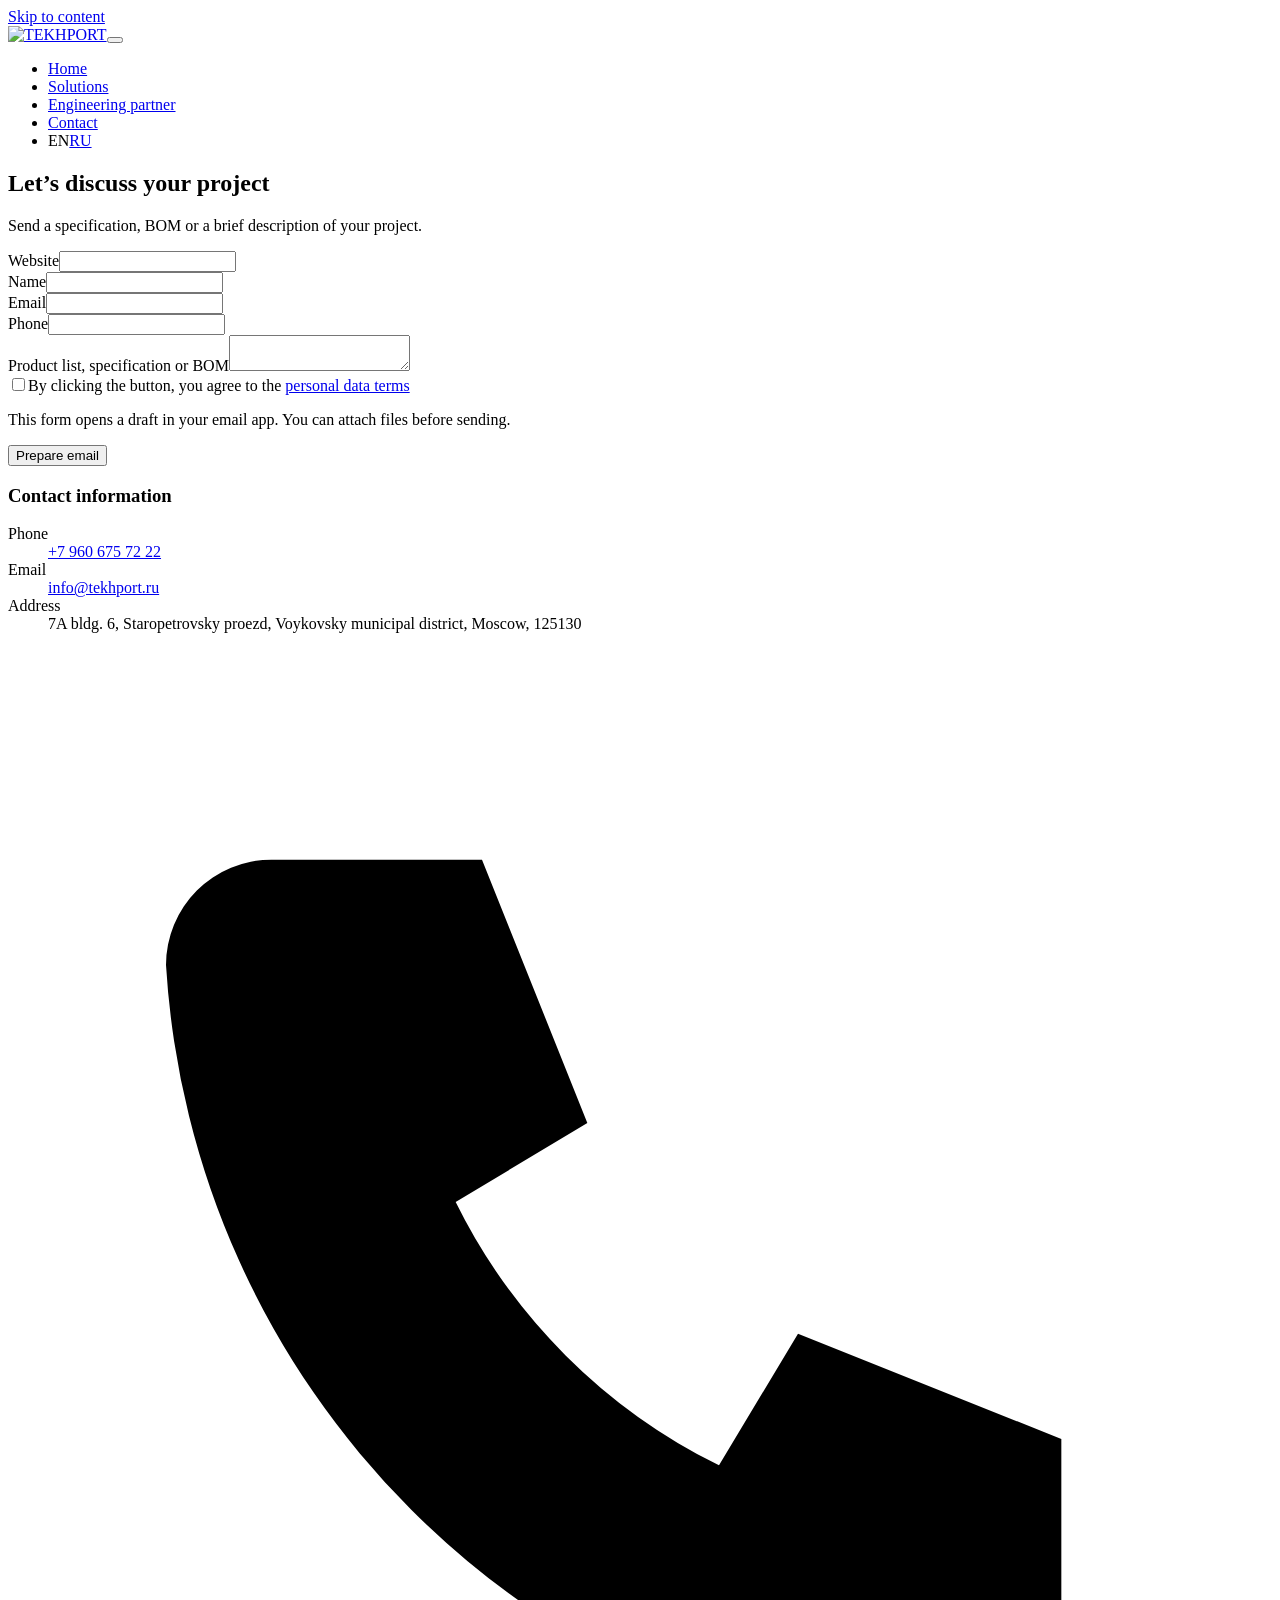
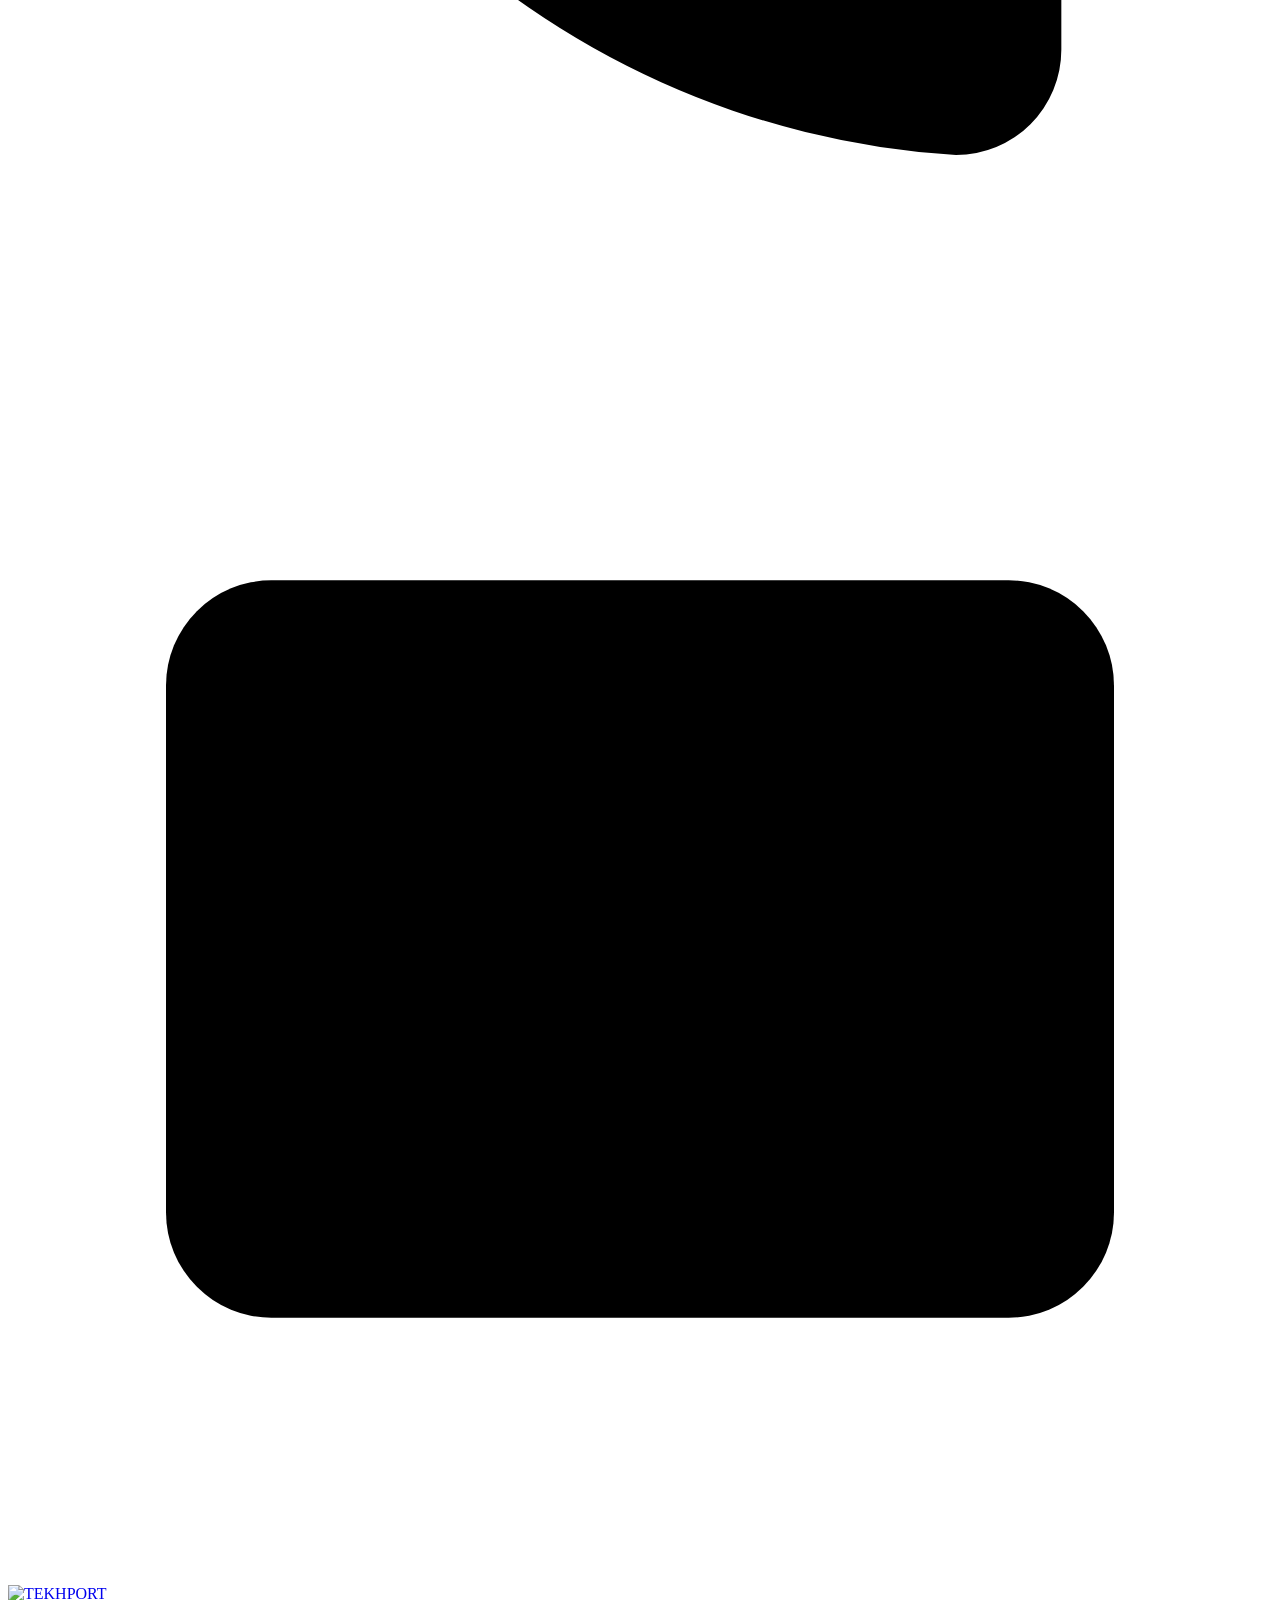
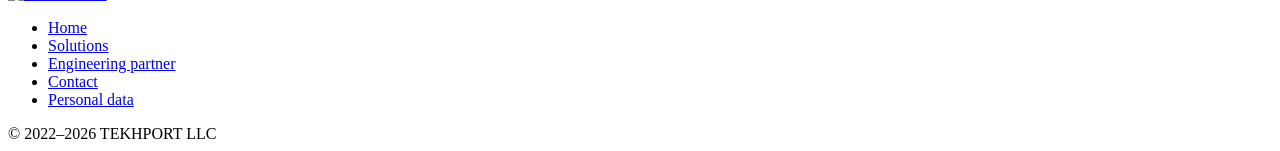
==== contacts-en.html @ 311fdd61 "Add files via upload" ====
<!doctype html><html lang="en"><head><meta charset="utf-8"><meta name="viewport" content="width=device-width, initial-scale=1"><title>TEKHPORT – Contact</title><meta name="description" content="Contact TEKHPORT by phone, email or inquiry form."><meta name="theme-color" content="#071626"><link rel="icon" href="assets/images/image-bffc818ccebc.png"><link rel="stylesheet" href="assets/style.css"><script src="assets/settings.js"></script><script src="assets/site.js" defer></script></head><body data-page="contacts"><svg width="0" height="0" style="position:absolute" aria-hidden="true">
  <symbol id="i-chip" viewbox="0 0 24 24"><rect x="6" y="6" width="12" height="12" rx="1"></rect><rect x="9.5" y="9.5" width="5" height="5"></rect><path d="M9 3v3M15 3v3M9 18v3M15 18v3M3 9h3M3 15h3M18 9h3M18 15h3"></path></symbol>
  <symbol id="i-wafer" viewbox="0 0 24 24"><circle cx="12" cy="12" r="9"></circle><path d="M3.5 9h17M3.5 15h17M9 3.5v17M15 3.5v17"></path></symbol>
  <symbol id="i-equip" viewbox="0 0 24 24"><path d="M3 20V10l5-3v3l5-3v3l5-3v-3h3v16z"></path><path d="M7 20v-4h3v4M14 20v-4h3v4"></path></symbol>
  <symbol id="i-pack" viewbox="0 0 24 24"><path d="M12 3l8 4.5v9L12 21l-8-4.5v-9z"></path><path d="M12 12l8-4.5M12 12v9M12 12L4 7.5"></path></symbol>
  <symbol id="i-doc" viewbox="0 0 24 24"><path d="M7 3h8l4 4v14H7z"></path><path d="M15 3v4h4M10 12h6M10 16h6"></path></symbol>
  <symbol id="i-truck" viewbox="0 0 24 24"><path d="M3 7h11v9H3zM14 10h4l3 3v3h-7"></path><circle cx="7" cy="18" r="1.8"></circle><circle cx="17" cy="18" r="1.8"></circle></symbol>
</svg>

<a class="skip" href="#content">Skip to content</a><header><div class="wrap bar"><a class="logo" href="en.html" aria-label="TEKHPORT – home"><img src="assets/images/image-ec1037bbfa19.png" width="129" height="48" alt="TEKHPORT"></a><button class="burger" aria-label="Open menu" aria-expanded="false" aria-controls="nav"><span></span><span></span><span></span></button><nav id="nav" aria-label="Main navigation"><ul><li><a href="en.html">Home</a></li><li><a href="directions-en.html">Solutions</a></li><li><a href="engineering-en.html">Engineering partner</a></li><li><a href="contacts-en.html" aria-current="page">Contact</a></li><li class="lang"><span aria-current="true">EN</span><a href="contacts.html" hreflang="ru" lang="ru">RU</a></li></ul></nav></div></header><main id="content" tabindex="-1"><section class="sec contacts contact-page" id="contacts">
  <div class="wrap c-grid">
    <div>
      <h1>Let’s discuss your project</h1><p class="lead">Send a specification, BOM or a brief description of your project.</p><form id="form" novalidate>
        <p class="topic" id="topic" aria-live="polite"></p>
        <div class="hp" aria-hidden="true"><label>Website<input type="text" name="website" tabindex="-1" autocomplete="off"></label></div>
        <div class="two-f">
          <div><label for="f-name">Name</label><input id="f-name" type="text" name="name" autocomplete="name" required></div>
          <div><label for="f-mail">Email</label><input id="f-mail" type="email" name="email" autocomplete="email" required></div>
        </div>
        <div><label for="f-phone">Phone</label><input id="f-phone" type="tel" name="phone" autocomplete="tel"></div>
        <div><label for="f-text">Product list, specification or BOM</label><textarea id="f-text" name="message" required></textarea></div>
        <label class="consent"><input type="checkbox" id="f-ok" required><span>By clicking the button, you agree to the <a href="#privacy" data-open-privacy>personal data terms</a></span></label>
        <p class="form-note" id="form-note">This form opens a draft in your email app. You can attach files before sending.</p><button class="btn btn-primary" type="submit" id="send">Prepare email</button><p class="status" id="status" role="status"></p>
      </form>
    </div>
    <div class="info">
      <h3>Contact information</h3>
      <dl>
        <div><dt>Phone</dt><dd><a href="tel:+79606757222">+7 960 675 72 22</a></dd></div>
        <div><dt>Email</dt><dd><a href="mailto:info@tekhport.ru">info@tekhport.ru</a></dd></div>
        <div><dt>Address</dt><dd class="addr">7A bldg. 6, Staropetrovsky proezd, Voykovsky municipal district, Moscow, 125130</dd></div>
      </dl>
      <div class="soc">
        <a href="tel:+79606757222" aria-label="Call us"><svg viewbox="0 0 24 24"><path d="M5 4h4l2 5-2.5 1.5a11 11 0 0 0 5 5L15 13l5 2v4a2 2 0 0 1-2 2A16 16 0 0 1 3 6a2 2 0 0 1 2-2z"></path></svg></a>
        <a href="mailto:info@tekhport.ru" aria-label="Send an email"><svg viewbox="0 0 24 24"><rect x="3" y="5" width="18" height="14" rx="2"></rect><path d="M3 7l9 6 9-6"></path></svg></a>
        <a id="tg" href="#" target="_blank" rel="noopener" aria-label="Telegram" hidden><svg viewbox="0 0 24 24"><path d="M21 4L3 11l6 2 2 6 3-4 4 3z"></path><path d="M9 13l8-6"></path></svg></a>
      </div>
    </div>
  </div>
</section>

</main><footer><div class="wrap"><a class="flogo" href="en.html"><img src="assets/images/image-ec1037bbfa19.png" width="150" height="56" alt="TEKHPORT"></a><ul><li><a href="en.html">Home</a></li><li><a href="directions-en.html">Solutions</a></li><li><a href="engineering-en.html">Engineering partner</a></li><li><a href="contacts-en.html">Contact</a></li><li><a href="#privacy" data-open-privacy>Personal data</a></li></ul><span>© 2022–2026 TEKHPORT LLC</span></div></footer><dialog id="privacy" aria-labelledby="privacy-title">
  <h2 id="privacy-title">Personal data processing terms</h2>
  <p>The personal data operator is TEKHPORT LLC (info@tekhport.ru).</p>
<ol>
<li>We receive the data you enter in the form: name, email address, phone number and message text.</li>
<li>The data is used only to respond to your request and prepare a proposal.</li>
<li>By submitting the form, you consent to processing of this data for the stated purpose. Consent remains valid until the purpose is achieved or until you withdraw it.</li>
<li>To withdraw consent or request deletion of your data, write to info@tekhport.ru.</li>
</ol>
  <button class="btn btn-primary" type="button" id="privacy-close">Close</button>
</dialog>

</body></html>
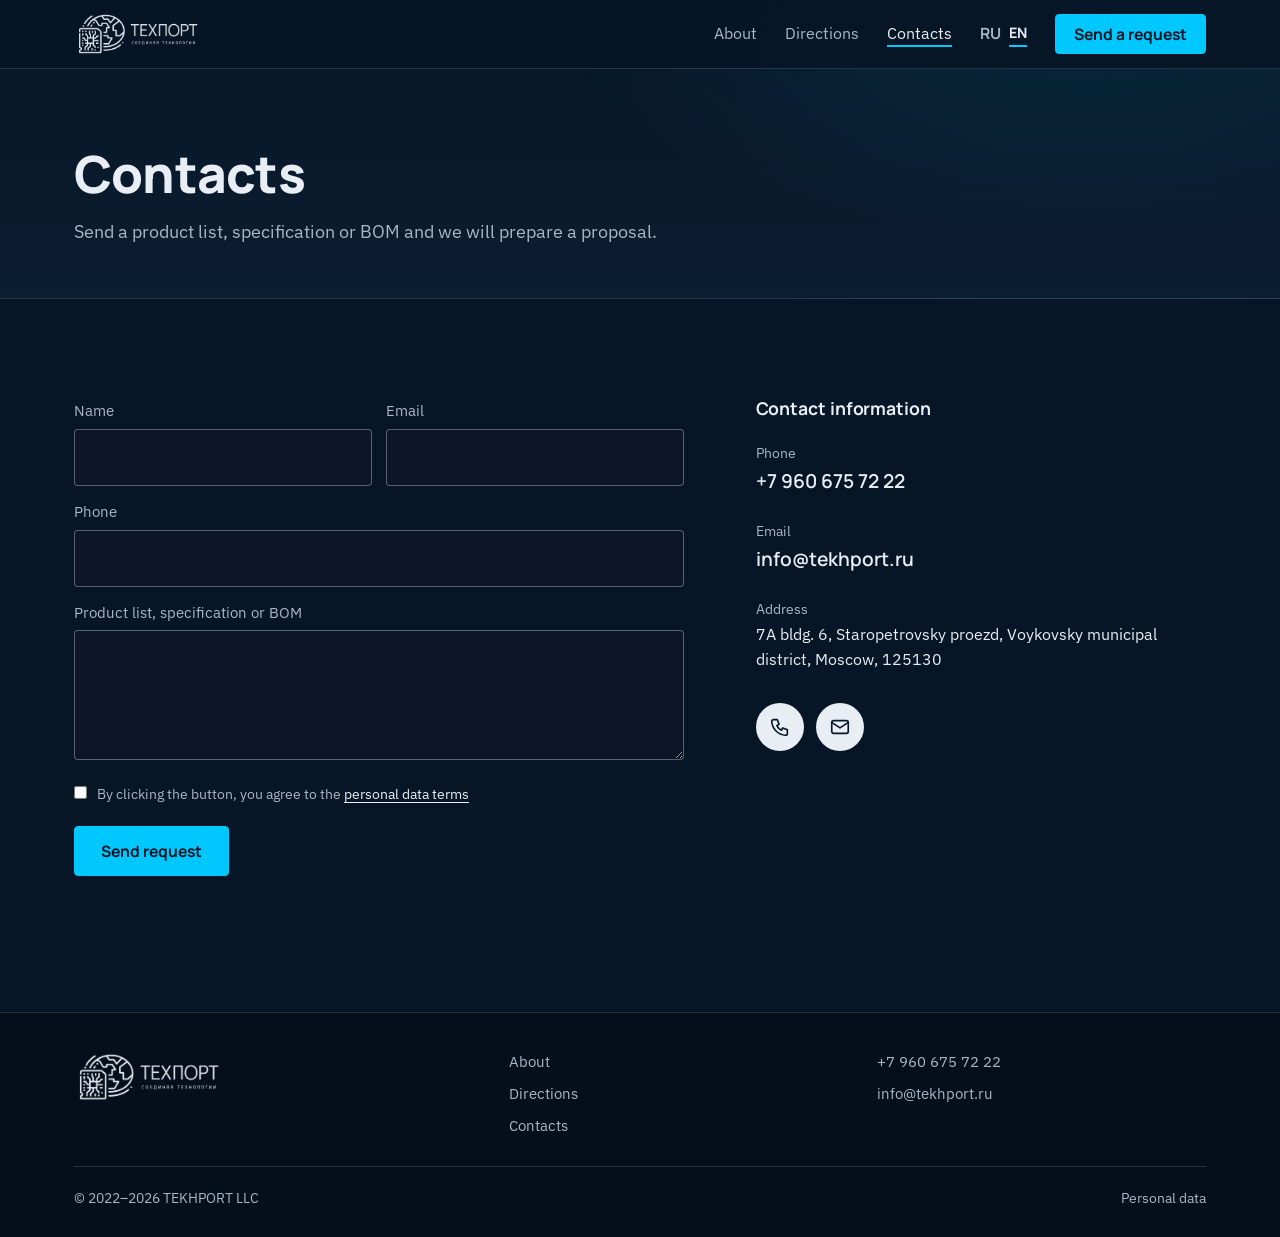
==== commit d14244be: "Add files via upload" ====
--- a/contacts-en.html
+++ b/contacts-en.html
@@ -1,28 +1,67 @@
-<!doctype html><html lang="en"><head><meta charset="utf-8"><meta name="viewport" content="width=device-width, initial-scale=1"><title>TEKHPORT – Contact</title><meta name="description" content="Contact TEKHPORT by phone, email or inquiry form."><meta name="theme-color" content="#071626"><link rel="icon" href="assets/images/image-bffc818ccebc.png"><link rel="stylesheet" href="assets/style.css"><script src="assets/settings.js"></script><script src="assets/site.js" defer></script></head><body data-page="contacts"><svg width="0" height="0" style="position:absolute" aria-hidden="true">
-  <symbol id="i-chip" viewbox="0 0 24 24"><rect x="6" y="6" width="12" height="12" rx="1"></rect><rect x="9.5" y="9.5" width="5" height="5"></rect><path d="M9 3v3M15 3v3M9 18v3M15 18v3M3 9h3M3 15h3M18 9h3M18 15h3"></path></symbol>
-  <symbol id="i-wafer" viewbox="0 0 24 24"><circle cx="12" cy="12" r="9"></circle><path d="M3.5 9h17M3.5 15h17M9 3.5v17M15 3.5v17"></path></symbol>
-  <symbol id="i-equip" viewbox="0 0 24 24"><path d="M3 20V10l5-3v3l5-3v3l5-3v-3h3v16z"></path><path d="M7 20v-4h3v4M14 20v-4h3v4"></path></symbol>
-  <symbol id="i-pack" viewbox="0 0 24 24"><path d="M12 3l8 4.5v9L12 21l-8-4.5v-9z"></path><path d="M12 12l8-4.5M12 12v9M12 12L4 7.5"></path></symbol>
-  <symbol id="i-doc" viewbox="0 0 24 24"><path d="M7 3h8l4 4v14H7z"></path><path d="M15 3v4h4M10 12h6M10 16h6"></path></symbol>
-  <symbol id="i-truck" viewbox="0 0 24 24"><path d="M3 7h11v9H3zM14 10h4l3 3v3h-7"></path><circle cx="7" cy="18" r="1.8"></circle><circle cx="17" cy="18" r="1.8"></circle></symbol>
+<!DOCTYPE html>
+<html lang="en">
+<head>
+<meta charset="utf-8">
+<meta name="viewport" content="width=device-width, initial-scale=1">
+<title>Contacts — TEKHPORT LLC</title>
+<meta name="description" content="Phone, email, address and request form of TEKHPORT LLC.">
+<meta name="theme-color" content="#071626">
+<link rel="icon" type="image/png" href="favicon.png">
+<link rel="preconnect" href="https://fonts.googleapis.com">
+<link rel="preconnect" href="https://fonts.gstatic.com" crossorigin>
+<link href="https://fonts.googleapis.com/css2?family=IBM+Plex+Sans:wght@400;500&family=Manrope:wght@500;600;700;800&display=swap" rel="stylesheet">
+<link rel="stylesheet" href="style.css">
+</head>
+<body>
+<svg width="0" height="0" style="position:absolute" aria-hidden="true">
+  <symbol id="i-chip" viewBox="0 0 24 24"><rect x="6" y="6" width="12" height="12" rx="1"/><rect x="9.5" y="9.5" width="5" height="5"/><path d="M9 3v3M15 3v3M9 18v3M15 18v3M3 9h3M3 15h3M18 9h3M18 15h3"/></symbol>
+  <symbol id="i-wafer" viewBox="0 0 24 24"><circle cx="12" cy="12" r="9"/><path d="M3.5 9h17M3.5 15h17M9 3.5v17M15 3.5v17"/></symbol>
+  <symbol id="i-equip" viewBox="0 0 24 24"><path d="M3 20V10l5-3v3l5-3v3l5-3v-3h3v16z"/><path d="M7 20v-4h3v4M14 20v-4h3v4"/></symbol>
+  <symbol id="i-pack" viewBox="0 0 24 24"><path d="M12 3l8 4.5v9L12 21l-8-4.5v-9z"/><path d="M12 12l8-4.5M12 12v9M12 12L4 7.5"/></symbol>
+  <symbol id="i-doc" viewBox="0 0 24 24"><path d="M7 3h8l4 4v14H7z"/><path d="M15 3v4h4M10 12h6M10 16h6"/></symbol>
+  <symbol id="i-truck" viewBox="0 0 24 24"><path d="M3 7h11v9H3zM14 10h4l3 3v3h-7"/><circle cx="7" cy="18" r="1.8"/><circle cx="17" cy="18" r="1.8"/></symbol>
 </svg>
 
-<a class="skip" href="#content">Skip to content</a><header><div class="wrap bar"><a class="logo" href="en.html" aria-label="TEKHPORT – home"><img src="assets/images/image-ec1037bbfa19.png" width="129" height="48" alt="TEKHPORT"></a><button class="burger" aria-label="Open menu" aria-expanded="false" aria-controls="nav"><span></span><span></span><span></span></button><nav id="nav" aria-label="Main navigation"><ul><li><a href="en.html">Home</a></li><li><a href="directions-en.html">Solutions</a></li><li><a href="engineering-en.html">Engineering partner</a></li><li><a href="contacts-en.html" aria-current="page">Contact</a></li><li class="lang"><span aria-current="true">EN</span><a href="contacts.html" hreflang="ru" lang="ru">RU</a></li></ul></nav></div></header><main id="content" tabindex="-1"><section class="sec contacts contact-page" id="contacts">
+<header>
+  <div class="wrap bar">
+    <a class="logo" href="en.html" aria-label="TEKHPORT — home"><img src="logo.png" width="129" height="48" alt="TEKHPORT LLC"></a>
+    <button class="burger" aria-label="Open menu" aria-expanded="false" aria-controls="nav"><span></span><span></span><span></span></button>
+    <nav id="nav" aria-label="Main menu">
+      <ul>
+        <li><a href="about-en.html">About</a></li>
+        <li><a href="directions-en.html">Directions</a></li>
+        <li><a href="contacts-en.html" aria-current="page">Contacts</a></li>
+        <li class="lang" aria-label="Language"><a href="contacts.html" hreflang="ru" lang="ru">RU</a><span aria-current="true">EN</span></li>
+        <li><a class="btn btn-primary" style="padding:10px 18px;color:var(--navy)" href="contacts-en.html?topic=General%20request">Send a request</a></li>
+      </ul>
+    </nav>
+  </div>
+</header>
+
+<main id="top">
+
+<section class="phead">
+  <div class="wrap">
+    <h1>Contacts</h1>
+    <p class="lead">Send a product list, specification or BOM and we will prepare a proposal.</p>
+  </div>
+</section>
+
+<section class="sec">
   <div class="wrap c-grid">
-    <div>
-      <h1>Let’s discuss your project</h1><p class="lead">Send a specification, BOM or a brief description of your project.</p><form id="form" novalidate>
-        <p class="topic" id="topic" aria-live="polite"></p>
-        <div class="hp" aria-hidden="true"><label>Website<input type="text" name="website" tabindex="-1" autocomplete="off"></label></div>
-        <div class="two-f">
-          <div><label for="f-name">Name</label><input id="f-name" type="text" name="name" autocomplete="name" required></div>
-          <div><label for="f-mail">Email</label><input id="f-mail" type="email" name="email" autocomplete="email" required></div>
-        </div>
-        <div><label for="f-phone">Phone</label><input id="f-phone" type="tel" name="phone" autocomplete="tel"></div>
-        <div><label for="f-text">Product list, specification or BOM</label><textarea id="f-text" name="message" required></textarea></div>
-        <label class="consent"><input type="checkbox" id="f-ok" required><span>By clicking the button, you agree to the <a href="#privacy" data-open-privacy>personal data terms</a></span></label>
-        <p class="form-note" id="form-note">This form opens a draft in your email app. You can attach files before sending.</p><button class="btn btn-primary" type="submit" id="send">Prepare email</button><p class="status" id="status" role="status"></p>
-      </form>
-    </div>
+    <form id="form" novalidate>
+      <p class="topic" id="topic" aria-live="polite"></p>
+      <div class="hp" aria-hidden="true"><label>Website<input type="text" name="website" tabindex="-1" autocomplete="off"></label></div>
+      <div class="two-f">
+        <div><label for="f-name">Name</label><input id="f-name" type="text" name="name" autocomplete="name" required></div>
+        <div><label for="f-mail">Email</label><input id="f-mail" type="email" name="email" autocomplete="email" required></div>
+      </div>
+      <div><label for="f-phone">Phone</label><input id="f-phone" type="tel" name="phone" autocomplete="tel"></div>
+      <div><label for="f-text">Product list, specification or BOM</label><textarea id="f-text" name="message" required></textarea></div>
+      <label class="consent"><input type="checkbox" id="f-ok" required><span>By clicking the button, you agree to the <a href="#privacy" data-open-privacy>personal data terms</a></span></label>
+      <button class="btn btn-primary" type="submit" id="send">Send request</button>
+      <p class="status" id="status" role="status"></p>
+    </form>
     <div class="info">
       <h3>Contact information</h3>
       <dl>
@@ -31,15 +70,39 @@
         <div><dt>Address</dt><dd class="addr">7A bldg. 6, Staropetrovsky proezd, Voykovsky municipal district, Moscow, 125130</dd></div>
       </dl>
       <div class="soc">
-        <a href="tel:+79606757222" aria-label="Call us"><svg viewbox="0 0 24 24"><path d="M5 4h4l2 5-2.5 1.5a11 11 0 0 0 5 5L15 13l5 2v4a2 2 0 0 1-2 2A16 16 0 0 1 3 6a2 2 0 0 1 2-2z"></path></svg></a>
-        <a href="mailto:info@tekhport.ru" aria-label="Send an email"><svg viewbox="0 0 24 24"><rect x="3" y="5" width="18" height="14" rx="2"></rect><path d="M3 7l9 6 9-6"></path></svg></a>
-        <a id="tg" href="#" target="_blank" rel="noopener" aria-label="Telegram" hidden><svg viewbox="0 0 24 24"><path d="M21 4L3 11l6 2 2 6 3-4 4 3z"></path><path d="M9 13l8-6"></path></svg></a>
+        <a href="tel:+79606757222" aria-label="Call us"><svg viewBox="0 0 24 24"><path d="M5 4h4l2 5-2.5 1.5a11 11 0 0 0 5 5L15 13l5 2v4a2 2 0 0 1-2 2A16 16 0 0 1 3 6a2 2 0 0 1 2-2z"/></svg></a>
+        <a href="mailto:info@tekhport.ru" aria-label="Send an email"><svg viewBox="0 0 24 24"><rect x="3" y="5" width="18" height="14" rx="2"/><path d="M3 7l9 6 9-6"/></svg></a>
+        <a id="tg" href="#" target="_blank" rel="noopener" aria-label="Telegram" hidden><svg viewBox="0 0 24 24"><path d="M21 4L3 11l6 2 2 6 3-4 4 3z"/><path d="M9 13l8-6"/></svg></a>
       </div>
     </div>
   </div>
 </section>
 
-</main><footer><div class="wrap"><a class="flogo" href="en.html"><img src="assets/images/image-ec1037bbfa19.png" width="150" height="56" alt="TEKHPORT"></a><ul><li><a href="en.html">Home</a></li><li><a href="directions-en.html">Solutions</a></li><li><a href="engineering-en.html">Engineering partner</a></li><li><a href="contacts-en.html">Contact</a></li><li><a href="#privacy" data-open-privacy>Personal data</a></li></ul><span>© 2022–2026 TEKHPORT LLC</span></div></footer><dialog id="privacy" aria-labelledby="privacy-title">
+</main>
+
+<footer>
+  <div class="wrap">
+    <div class="f-grid">
+      <a class="flogo" href="en.html" aria-label="TEKHPORT — home"><img src="logo.png" width="150" height="56" alt="TEKHPORT LLC"></a>
+      <div>
+        <ul aria-label="Sections">
+          <li><a href="about-en.html">About</a></li>
+          <li><a href="directions-en.html">Directions</a></li>
+          <li><a href="contacts-en.html">Contacts</a></li>
+        </ul>
+      </div>
+      <div>
+        <ul aria-label="Contacts">
+          <li><a href="tel:+79606757222">+7 960 675 72 22</a></li>
+          <li><a href="mailto:info@tekhport.ru">info@tekhport.ru</a></li>
+        </ul>
+      </div>
+    </div>
+    <div class="f-bottom"><span>© 2022–2026 TEKHPORT LLC</span><a href="#privacy" data-open-privacy>Personal data</a></div>
+  </div>
+</footer>
+
+<dialog class="pv" id="privacy" aria-labelledby="privacy-title">
   <h2 id="privacy-title">Personal data processing terms</h2>
   <p>The personal data operator is TEKHPORT LLC (info@tekhport.ru).</p>
 <ol>
@@ -51,4 +114,6 @@
   <button class="btn btn-primary" type="button" id="privacy-close">Close</button>
 </dialog>
 
-</body></html>+<script src="site.js"></script>
+</body>
+</html>
--- a/style.css
+++ b/style.css
@@ -0,0 +1,233 @@
+:root{
+  --navy:#071626;--graphite:#112236;--cyan:#00c8ff;--violet:#6c7bff;--silver:#e9eef5;--muted:#a9b6c6;
+  --line:rgba(169,182,198,.2);
+  --head:"Manrope","Inter",system-ui,-apple-system,"Segoe UI",Roboto,sans-serif;
+  --body:"IBM Plex Sans","Inter",system-ui,-apple-system,"Segoe UI",Roboto,sans-serif;
+}
+*{box-sizing:border-box;margin:0;padding:0}
+[hidden]{display:none!important}
+html{scroll-behavior:smooth;scroll-padding-top:76px}
+body{background:var(--navy);color:var(--silver);font-family:var(--body);font-size:17px;line-height:1.6;-webkit-font-smoothing:antialiased}
+img{display:block;max-width:100%}
+a{color:inherit}
+h1,h2,h3{font-family:var(--head);line-height:1.12;letter-spacing:-.015em;font-weight:700}
+h1{font-size:clamp(1.85rem,5.2vw,4rem);font-weight:800}
+h2{font-size:clamp(1.6rem,3.4vw,2.4rem)}
+h3{font-size:1.1rem;letter-spacing:-.005em}
+p{max-width:62ch}
+.wrap{max-width:1180px;margin:0 auto;padding:0 24px}
+.sec{padding:clamp(56px,8vw,100px) 0}
+.alt{background:var(--graphite)}
+.lead{color:var(--muted);font-size:1.1rem;margin-top:16px}
+:focus-visible{outline:2px solid var(--cyan);outline-offset:3px}
+
+/* Buttons */
+.btn{display:inline-block;font-family:var(--head);font-weight:700;font-size:.98rem;line-height:1.2;text-decoration:none;padding:15px 26px;border-radius:4px;border:1.5px solid var(--cyan);cursor:pointer;transition:background .2s,color .2s,border-color .2s}
+.btn-primary{background:var(--cyan);color:var(--navy)}
+.btn-primary:hover{background:#4fdcff;border-color:#4fdcff}
+.btn-ghost{background:transparent;color:var(--silver);border-color:rgba(233,238,245,.4)}
+.btn-ghost:hover{border-color:var(--cyan);color:var(--cyan)}
+.btn[disabled]{opacity:.6;cursor:progress}
+.btn-row{display:flex;flex-wrap:wrap;gap:14px;margin-top:30px}
+
+/* Header */
+header{position:fixed;inset:0 0 auto 0;z-index:50;background:rgba(7,22,38,.9);backdrop-filter:blur(10px);-webkit-backdrop-filter:blur(10px);border-bottom:1px solid var(--line)}
+.bar{display:flex;align-items:center;justify-content:space-between;height:68px}
+.logo{display:block;line-height:0}
+.logo img{height:48px;width:auto}
+nav ul{display:flex;gap:28px;list-style:none;align-items:center}
+nav a{text-decoration:none;color:var(--muted);font-size:.97rem;transition:color .2s}
+nav a:hover,nav a[aria-current="page"]{color:var(--silver)}
+nav a[aria-current="page"]{border-bottom:2px solid var(--cyan);padding-bottom:2px}
+.lang{display:flex;gap:8px;font-family:var(--head);font-weight:700;font-size:.9rem;color:var(--muted)}
+.lang [aria-current]{color:var(--silver);border-bottom:2px solid var(--cyan)}
+.burger{display:none;background:none;border:0;color:var(--silver);width:44px;height:44px;cursor:pointer}
+.burger span{display:block;width:24px;height:2px;background:currentColor;margin:6px auto;transition:transform .2s,opacity .2s}
+.burger[aria-expanded="true"] span:nth-child(1){transform:translateY(8px) rotate(45deg)}
+.burger[aria-expanded="true"] span:nth-child(2){opacity:0}
+.burger[aria-expanded="true"] span:nth-child(3){transform:translateY(-8px) rotate(-45deg)}
+
+/* Hero with video (home) */
+.hero{position:relative;isolation:isolate;overflow:hidden;display:flex;align-items:center;min-height:min(100vh,820px);min-height:min(100svh,820px);padding-top:68px;background:url("photo-1.jpg") center/cover no-repeat,#071626}
+.hero-video{position:absolute;inset:0;width:100%;height:100%;object-fit:cover;opacity:0;transition:opacity .9s ease;z-index:-2}
+.hero-video.ready{opacity:1}
+.hero-shade{position:absolute;inset:0;z-index:-1;background:
+  linear-gradient(90deg,rgba(7,22,38,.93) 0%,rgba(7,22,38,.74) 48%,rgba(7,22,38,.34) 100%),
+  linear-gradient(0deg,rgba(7,22,38,.75) 0%,transparent 38%)}
+.hero-inner{width:100%;padding-top:56px;padding-bottom:96px}
+.hero-copy{max-width:700px}
+.hero p.sub{font-size:1.2rem;color:var(--silver);margin-top:22px;max-width:46ch}
+.vctl{position:absolute;right:24px;bottom:24px;width:46px;height:46px;border-radius:50%;border:1px solid rgba(233,238,245,.5);background:rgba(7,22,38,.55);color:var(--silver);display:grid;place-items:center;cursor:pointer;transition:border-color .2s,color .2s}
+.vctl:hover{border-color:var(--cyan);color:var(--cyan)}
+.vctl svg{width:18px;height:18px;fill:currentColor}
+.vctl .i-play{display:none}
+.vctl.paused .i-play{display:block}
+.vctl.paused .i-pause{display:none}
+
+/* Inner page head */
+.phead{padding:calc(68px + clamp(44px,6vw,80px)) 0 clamp(32px,5vw,52px);background:radial-gradient(900px 400px at 85% 0,rgba(0,200,255,.10),transparent 60%),linear-gradient(180deg,#071626,#0b1d31);border-bottom:1px solid var(--line)}
+.phead h1{font-size:clamp(2rem,4.6vw,3.2rem)}
+.phead .lead{max-width:60ch}
+.chips{display:flex;gap:10px;overflow-x:auto;margin-top:26px;padding-bottom:4px;scrollbar-width:none}
+.chips::-webkit-scrollbar{display:none}
+.chips a{flex:none;text-decoration:none;border:1px solid var(--line);border-radius:999px;padding:8px 16px;font-size:.92rem;color:var(--muted);transition:border-color .2s,color .2s}
+.chips a:hover{border-color:var(--cyan);color:var(--silver)}
+
+/* Direction tiles (home) */
+.ic{width:34px;height:34px;fill:none;stroke:var(--cyan);stroke-width:1.5;stroke-linecap:round;stroke-linejoin:round;flex:none}
+.tiles{display:grid;grid-template-columns:repeat(3,1fr);gap:16px;margin-top:36px}
+.tile{display:flex;flex-direction:column;gap:16px;text-decoration:none;background:var(--graphite);border:1px solid var(--line);border-top:2px solid var(--cyan);border-radius:4px;padding:24px 22px;transition:background .2s,border-color .2s}
+.tile:hover{background:#16304b;border-color:rgba(0,200,255,.5);border-top-color:var(--cyan)}
+.tile h3{font-size:1.05rem}
+.head-row{display:flex;flex-wrap:wrap;gap:20px 40px;justify-content:space-between;align-items:flex-end}
+
+/* About teaser + gallery */
+.two{display:grid;grid-template-columns:1fr 1fr;gap:64px;align-items:center}
+.two>*{min-width:0}
+.fact{margin-top:24px;padding-left:18px;border-left:2px solid var(--muted);color:var(--silver);font-family:var(--head);font-weight:600}
+.gal{display:grid;grid-template-columns:1fr 1fr;gap:12px}
+.gal.wide{grid-template-columns:repeat(4,1fr)}
+.ph{position:relative;display:block;width:100%;padding:0;border:1px solid var(--line);border-radius:4px;overflow:hidden;background:var(--graphite);cursor:zoom-in;aspect-ratio:1/1;-webkit-tap-highlight-color:transparent}
+.ph img{width:100%;height:100%;object-fit:cover;filter:brightness(.92);transition:transform .35s}
+.ph:hover img{transform:scale(1.04)}
+.ph::after{content:"";position:absolute;right:10px;bottom:10px;width:32px;height:32px;border-radius:50%;background:rgba(7,22,38,.65) url("data:image/svg+xml,%3Csvg xmlns='http://www.w3.org/2000/svg' viewBox='0 0 24 24' fill='none' stroke='%23e9eef5' stroke-width='2' stroke-linecap='round'%3E%3Ccircle cx='11' cy='11' r='6'/%3E%3Cpath d='M20 20l-4-4M11 8v6M8 11h6'/%3E%3C/svg%3E") center/18px no-repeat}
+.hint{display:none;color:var(--muted);font-size:.9rem;margin-top:12px}
+
+/* Lightbox */
+.lb{margin:0;padding:0;border:0;border-radius:0;width:100vw;height:100vh;height:100dvh;max-width:none;max-height:none;overflow:hidden;background:#030a12;color:var(--silver)}
+.lb::backdrop{background:#030a12}
+.lb-stage{position:absolute;inset:0;display:grid;place-items:center;padding:64px 12px 84px}
+.lb-stage img{max-width:100%;max-height:100%;object-fit:contain;touch-action:pan-y pinch-zoom;-webkit-user-select:none;user-select:none}
+.lbb{position:absolute;width:48px;height:48px;border-radius:50%;background:rgba(17,34,54,.85);border:1px solid rgba(233,238,245,.4);color:var(--silver);display:grid;place-items:center;cursor:pointer}
+.lbb:hover{border-color:var(--cyan);color:var(--cyan)}
+.lbb svg{width:22px;height:22px;fill:none;stroke:currentColor;stroke-width:2;stroke-linecap:round;stroke-linejoin:round}
+.lb-close{top:14px;right:14px}
+.lb-prev{bottom:18px;left:18px}
+.lb-next{bottom:18px;right:18px}
+.lb-count{position:absolute;bottom:30px;left:50%;transform:translateX(-50%);font-family:var(--head);font-weight:600;color:var(--muted)}
+@media (min-width:961px){
+  .lb-prev,.lb-next{bottom:auto;top:50%;margin-top:-24px}
+}
+
+/* Detail rows (directions) */
+.rows{display:grid;gap:clamp(56px,8vw,96px)}
+.row{display:grid;grid-template-columns:1fr 1fr;gap:64px;align-items:center}
+.row>*{min-width:0}
+.row.flip .vis{order:-1}
+.row .btn{margin-top:28px}
+.vis img{width:100%;aspect-ratio:4/3;object-fit:cover;border-radius:4px;border:1px solid var(--line);filter:brightness(.9)}
+.spec{list-style:none;border:1px solid var(--line);border-radius:4px;padding:8px 26px;background:
+  linear-gradient(rgba(7,22,38,.55),rgba(7,22,38,.55)),
+  repeating-linear-gradient(0deg,transparent 0 47px,rgba(169,182,198,.10) 47px 48px),
+  repeating-linear-gradient(90deg,transparent 0 47px,rgba(169,182,198,.10) 47px 48px)}
+.spec li{display:flex;gap:14px;align-items:center;padding:18px 0;border-bottom:1px solid var(--line);font-family:var(--head);font-weight:600}
+.spec li:last-child{border-bottom:0}
+.spec li::before{content:"";flex:none;width:9px;height:9px;border:1.5px solid var(--cyan);transform:rotate(45deg)}
+
+/* Advantages & steps (about) */
+.adv-grid{display:grid;grid-template-columns:repeat(auto-fit,minmax(240px,1fr));gap:16px;margin-top:36px}
+.adv{background:var(--graphite);border:1px solid var(--line);border-radius:4px;padding:22px 22px;display:flex;gap:14px;align-items:flex-start;font-family:var(--head);font-weight:600;font-size:1.05rem;line-height:1.3}
+.adv::before{content:"";flex:none;margin-top:5px;width:9px;height:9px;background:var(--cyan)}
+.adv:nth-child(even)::before{background:var(--violet)}
+.steps{display:grid;grid-template-columns:repeat(3,1fr);margin-top:40px;border-top:1px solid var(--line)}
+.step{padding:28px 28px 8px 0}
+.step+.step{padding-left:28px;border-left:1px solid var(--line)}
+.step .n{font-family:var(--head);font-weight:800;font-size:2.2rem;color:var(--violet);line-height:1}
+.step h3{margin-top:14px}
+.step p{color:var(--muted);margin-top:8px;font-size:.97rem}
+
+/* CTA band */
+.cta{position:relative;background:linear-gradient(120deg,#122841 0%,#1b3358 55%,#3a4a9e 140%);overflow:hidden}
+.cta .wrap{position:relative;z-index:1}
+.cta h2{max-width:22ch}
+.cta::before{content:"";position:absolute;inset:0;background:url("photo-2.jpg") right center/cover;opacity:.16;-webkit-mask-image:linear-gradient(90deg,transparent 20%,#000);mask-image:linear-gradient(90deg,transparent 20%,#000)}
+
+/* Contacts page */
+.c-grid{display:grid;grid-template-columns:1.15fr .85fr;gap:72px;align-items:start}
+.c-grid>*{min-width:0}
+form{display:grid;gap:14px}
+label{font-size:.92rem;color:var(--muted);display:block;margin-bottom:6px}
+input[type=text],input[type=email],input[type=tel],textarea{width:100%;font:inherit;color:var(--silver);background:rgba(15,23,42,.7);border:1px solid rgba(233,238,245,.35);border-radius:4px;padding:14px 16px}
+input:focus,textarea:focus{border-color:var(--cyan);outline:none;box-shadow:0 0 0 3px rgba(0,200,255,.18)}
+textarea{min-height:130px;resize:vertical}
+.two-f{display:grid;grid-template-columns:1fr 1fr;gap:14px}
+.topic{display:none;font-size:.92rem;color:var(--cyan)}
+.topic.on{display:block}
+.hp{position:absolute;left:-9999px;width:1px;height:1px;overflow:hidden}
+.consent{display:flex;gap:10px;align-items:flex-start;font-size:.9rem;color:var(--muted);margin:0}
+.consent input{margin-top:4px;accent-color:var(--cyan)}
+.consent a{color:var(--silver);text-underline-offset:3px}
+form .btn{justify-self:start;margin-top:6px}
+.status{font-size:.95rem;color:var(--cyan);min-height:1.4em}
+.status.err{color:#ffb4a8}
+.status a{color:inherit}
+.info h3{margin-bottom:22px}
+.info dl{display:grid;gap:22px}
+.info dt{color:var(--muted);font-size:.9rem}
+.info dd{font-family:var(--head);font-weight:600;font-size:1.2rem;margin-top:2px}
+.info dd.addr{font-family:var(--body);font-weight:400;font-size:1rem;color:var(--silver)}
+.info a{text-decoration:none}
+.info a:hover{color:var(--cyan)}
+.soc{display:flex;gap:12px;margin-top:30px}
+.soc a{display:grid;place-items:center;width:48px;height:48px;border-radius:50%;background:#e9eef5;color:var(--navy);transition:background .2s}
+.soc a:hover{background:var(--cyan);color:var(--navy)}
+.soc svg{width:22px;height:22px;fill:none;stroke:currentColor;stroke-width:1.8;stroke-linecap:round;stroke-linejoin:round}
+
+/* Footer */
+footer{background:#050f1b;padding:36px 0 28px;color:var(--muted);font-size:.95rem;border-top:1px solid var(--line)}
+.f-grid{display:grid;grid-template-columns:1.2fr 1fr 1fr;gap:28px 40px;align-items:start}
+footer .flogo img{height:56px;width:auto}
+footer ul{list-style:none;display:grid;gap:8px}
+footer a{text-decoration:none}
+footer a:hover{color:var(--silver)}
+.f-bottom{display:flex;flex-wrap:wrap;gap:10px 30px;justify-content:space-between;margin-top:28px;padding-top:20px;border-top:1px solid var(--line);font-size:.88rem}
+
+/* Privacy dialog */
+dialog.pv{margin:auto;border:1px solid var(--line);background:var(--graphite);color:var(--silver);border-radius:6px;width:calc(100% - 32px);max-width:640px;max-height:85vh;overflow:auto;padding:28px}
+dialog.pv::backdrop{background:rgba(3,10,18,.72)}
+dialog.pv h2{font-size:1.4rem}
+dialog.pv p,dialog.pv li{font-size:.95rem;color:var(--muted);margin-top:10px;max-width:none}
+dialog.pv ol{padding-left:20px}
+dialog.pv .btn{margin-top:22px}
+
+/* Responsive */
+@media (max-width:960px){
+  .two,.row,.c-grid{grid-template-columns:1fr;gap:36px}
+  .row.flip .vis{order:0}
+  .tiles{grid-template-columns:1fr 1fr}
+  .steps{grid-template-columns:1fr}
+  .step,.step+.step{padding:22px 0;border-left:0;border-bottom:1px solid var(--line)}
+  .hero-shade{background:linear-gradient(0deg,rgba(7,22,38,.9) 0%,rgba(7,22,38,.72) 60%,rgba(7,22,38,.55) 100%)}
+  .gal,.gal.wide{display:flex;overflow-x:auto;scroll-snap-type:x mandatory;gap:12px;margin:0 -24px;padding:0 24px 4px;scroll-padding:0 24px;-webkit-overflow-scrolling:touch;scrollbar-width:none}
+  .gal::-webkit-scrollbar{display:none}
+  .gal .ph{flex:0 0 76%;max-width:360px;scroll-snap-align:start}
+  .hint{display:block}
+  .f-grid{grid-template-columns:1fr 1fr}
+  .f-grid>:first-child{grid-column:1/-1}
+}
+@media (max-width:860px){
+  .burger{display:block}
+  nav{position:absolute;top:68px;left:0;right:0;background:var(--navy);border-bottom:1px solid var(--line);display:none}
+  nav.open{display:block}
+  nav ul{flex-direction:column;align-items:stretch;gap:0;padding:8px 24px 16px}
+  nav a{display:block;padding:14px 0;border-bottom:1px solid var(--line);font-size:1.05rem}
+  nav a[aria-current="page"]{padding-bottom:14px}
+  nav a.btn{margin-top:14px;text-align:center;padding:14px 18px!important}
+  .lang{padding:14px 0}
+  .lang a,.lang span{border-bottom:0;padding:0}
+  .lang [aria-current]{border-bottom:2px solid var(--cyan)}
+}
+@media (max-width:560px){
+  body{font-size:16px}
+  .two-f,.f-grid{grid-template-columns:1fr}
+  .tiles{grid-template-columns:1fr;gap:12px}
+  .tile{flex-direction:row;align-items:center;padding:18px 20px}
+  .btn{width:100%;text-align:center}
+  form .btn{justify-self:stretch}
+  .hero-inner{padding-top:36px;padding-bottom:92px}
+  .logo img{height:42px}
+}
+@media (prefers-reduced-motion:reduce){
+  html{scroll-behavior:auto}
+  *{transition:none!important}
+}
